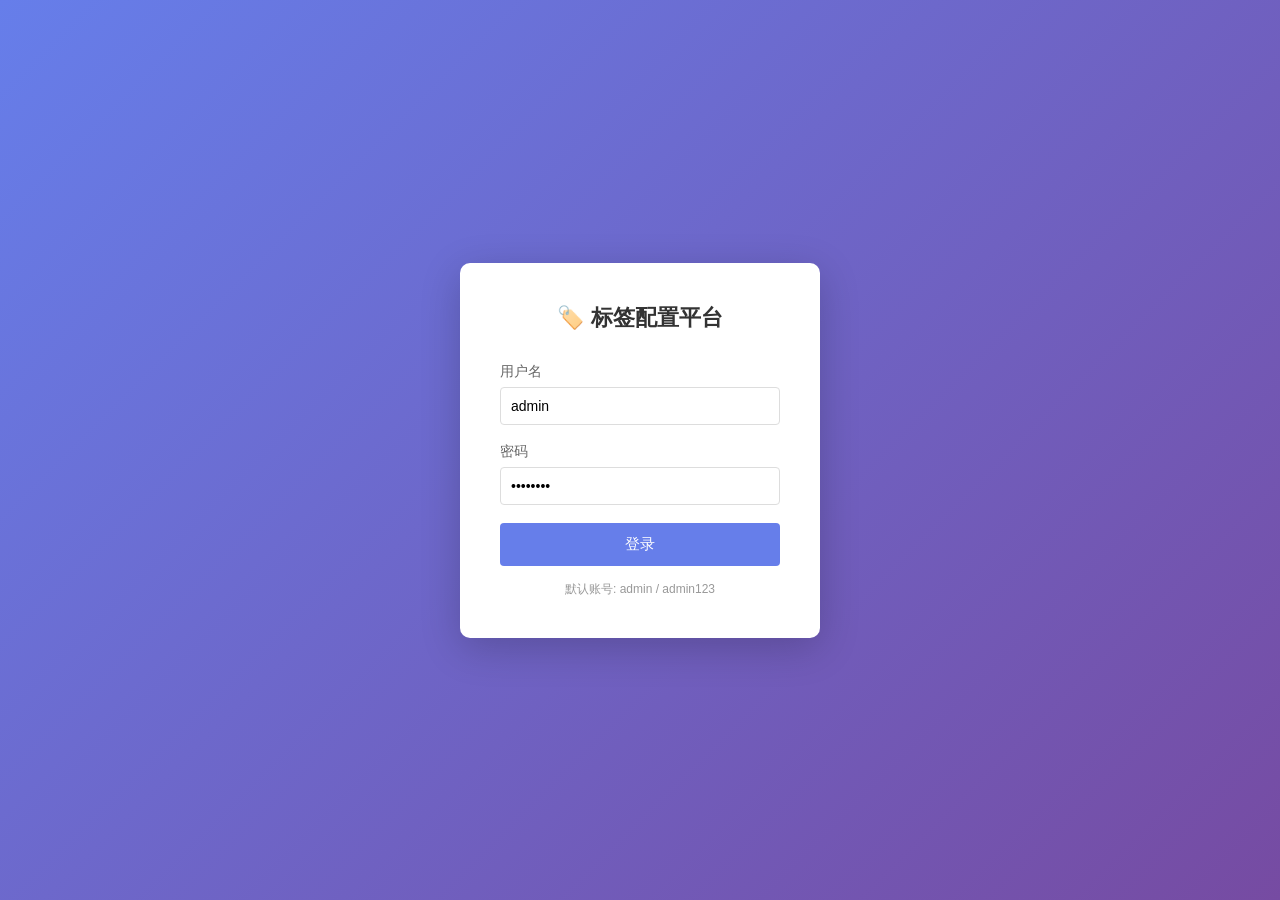
==== static/approvals.html @ 4a910a47 "feat(tag_platform): V1.0 基础模块 + V1.1 四大需求实现 V1.0：FastAPI + SQLAlchemy + SQLite 基础框架   - 元数据 CRUD / E" ====
<!DOCTYPE html>
<html lang="zh-CN">
<head>
  <meta charset="UTF-8">
  <title>审批工单</title>
  <link rel="stylesheet" href="/static/css/main.css">
</head>
<body>
  <div class="header"><h1>🏷️ 标签配置管理平台</h1>
    <div class="user"><span id="userName"></span><a href="#" onclick="logout()">退出</a></div></div>
  <div class="nav">
    <a href="/static/dashboard.html">🏠 首页</a>
    <a href="/static/metadata.html">📊 元数据</a>
    <a href="/static/themes.html">🎯 业务主题</a>
    <a href="/static/relations.html">🔗 表关系</a>
    <a href="/static/enum_config.html">🏷️ 枚举</a>
    <a href="/static/datasources.html">🗄️ 数据源</a>
    <a href="/static/approvals.html">✅ 审批</a>
    <a href="/static/tag_tasks.html">📋 标签任务</a>
    <a href="/static/users.html">👤 用户角色</a>
  </div>

  <div class="container">
    <h2>✅ 审批工单</h2>
    <div style="margin:15px 0;display:flex;gap:10px;">
      <button onclick="loadList('')" class="btn btn-secondary">全部</button>
      <button onclick="loadList('pending')" class="btn btn-secondary">待处理</button>
      <button onclick="loadList('in_progress')" class="btn btn-secondary">进行中</button>
      <button onclick="loadList('approved')" class="btn btn-secondary">已通过</button>
      <button onclick="loadList('rejected')" class="btn btn-secondary">已驳回</button>
      <button onclick="loadMyPending()" class="btn">我的待办</button>
    </div>
    <div id="ticketList"></div>
  </div>

  <script src="/static/js/common.js"></script>
  <script>
    checkLogin();
    document.getElementById('userName').textContent = JSON.parse(localStorage.getItem('user')||'{}').display_name || '';
    function logout() { clearToken(); localStorage.clear(); location.href='/static/index.html'; }

    function nodeLabel(n) { return ({DATA_APPROVAL:'数据审批',TECH_APPROVAL:'技术审批',BIZ_APPROVAL:'业务审批',PASSED:'已通过',REJECTED:'已驳回'})[n]||n; }
    function statusCls(s) { return 'status-'+s; }

    async function loadList(status) {
      try {
        const url = '/api/approvals' + (status ? '?status='+status : '');
        const r = await apiGet(url); render(r.data||[]);
      } catch(e) { showMsg(e.message, true); }
    }
    async function loadMyPending() {
      try { const r = await apiGet('/api/approvals?show_my_pending=true'); render(r.data||[]); }
      catch(e) { showMsg(e.message, true); }
    }

    function render(data) {
      if (!data.length) { document.getElementById('ticketList').innerHTML = '<p style="color:#888;padding:20px;text-align:center;">暂无工单</p>'; return; }
      let html = '';
      data.forEach(t => {
        html += `<div style="background:#fff;padding:15px;border-radius:8px;margin-bottom:12px;">
          <div style="display:flex;justify-content:space-between;align-items:center;margin-bottom:10px;">
            <div><strong>${t.title}</strong> <span style="color:#888;font-size:12px;">#${t.ticket_no}</span></div>
            <div><span class="status ${statusCls(t.status)}">${t.status}</span>
                 <span style="margin-left:10px;color:#555;">当前节点: ${nodeLabel(t.current_node)}</span></div>
          </div>
          <div style="color:#888;font-size:12px;margin-bottom:10px;">创建时间: ${t.created_at}</div>
          <div style="margin-bottom:10px;">
            ${t.logs.slice(-3).map(l=>`<div style="color:#666;font-size:12px;border-left:3px solid #667eea;padding-left:10px;margin:3px 0;">
              [${l.action}] ${l.node} ${l.comment||''} (${l.created_at})</div>`).join('')}
          </div>
          ${t.status==='in_progress' && t.current_node!=='PASSED' && t.current_node!=='REJECTED' ? `
          <div style="display:flex;gap:10px;align-items:center;">
            <button class="btn btn-primary" onclick="act(${t.id},'approve')">通过</button>
            <button class="btn btn-danger" onclick="act(${t.id},'reject')">驳回</button>
            <input id="cmt_${t.id}" placeholder="审批意见" style="flex:1;">
          </div>` : ''}
        </div>`;
      });
      document.getElementById('ticketList').innerHTML = html;
    }

    async function act(id, action) {
      const cmt = document.getElementById('cmt_'+id).value;
      try {
        await apiPost(`/api/approvals/${id}/${action}`, { comment: cmt });
        showMsg(action==='approve'?'已通过':'已驳回'); loadMyPending();
      } catch(e) { showMsg(e.message, true); }
    }

    loadList('');
  </script>
</body>
</html>
---- static/css/main.css ----
/* main.css — 全局样式 */
* { margin: 0; padding: 0; box-sizing: border-box; }
body { font-family: "Microsoft YaHei", Arial, sans-serif; background: #f5f7fa; min-height: 100vh; color: #333; }

.header { background: linear-gradient(135deg, #667eea 0%, #764ba2 100%); color: #fff; padding: 16px 30px; display: flex; justify-content: space-between; align-items: center; }
.header h1 { font-size: 18px; }
.header .user { font-size: 13px; }
.header .user a { color: #fff; margin-left: 15px; text-decoration: none; border: 1px solid #fff; padding: 4px 10px; border-radius: 4px; }
.header .user a:hover { background: rgba(255,255,255,0.2); }

.nav { display: flex; background: #fff; border-bottom: 1px solid #e8eaed; padding: 0 30px; }
.nav a { padding: 14px 20px; color: #555; text-decoration: none; font-size: 14px; border-bottom: 3px solid transparent; }
.nav a:hover { color: #667eea; border-color: #667eea; }

.container { padding: 25px 30px; max-width: 1400px; margin: 0 auto; }
.container h2 { margin-bottom: 18px; color: #333; font-size: 20px; }
.container h3 { margin-bottom: 12px; color: #555; font-size: 16px; }
.container h4 { margin-bottom: 10px; color: #666; font-size: 14px; }

.btn { padding: 8px 16px; border: none; border-radius: 4px; font-size: 13px; cursor: pointer; color: #fff; background: #667eea; }
.btn:hover { background: #5a6fd6; }
.btn-primary { background: #27ae60; }
.btn-primary:hover { background: #219a52; }
.btn-danger { background: #e74c3c; }
.btn-danger:hover { background: #c0392b; }
.btn-secondary { background: #95a5a6; }
.btn-secondary:hover { background: #7f8c8d; }

label { display: block; color: #666; margin-bottom: 4px; font-size: 13px; }
input, select, textarea { width: 100%; padding: 8px 10px; border: 1px solid #ddd; border-radius: 4px; font-size: 13px; font-family: inherit; }
input:focus, select:focus { border-color: #667eea; outline: none; }

pre { background: #1e1e1e; color: #d4d4d4; padding: 12px; border-radius: 4px; overflow-x: auto; font-size: 12px; }

table { border-collapse: collapse; width: 100%; font-size: 13px; }
table th, table td { padding: 8px 10px; border: 1px solid #e0e0e0; text-align: left; }
table th { background: #f0f4f8; color: #333; font-weight: 600; }
table tbody tr:nth-child(even) { background: #fafbfc; }
table tbody tr:hover { background: #eef2ff; }

.status { display: inline-block; padding: 2px 10px; border-radius: 10px; font-size: 12px; }
.status-pending { background: #fff3cd; color: #856404; }
.status-in_progress { background: #cce5ff; color: #004085; }
.status-approved { background: #d4edda; color: #155724; }
.status-rejected { background: #f8d7da; color: #721c24; }
.status-success { background: #d4edda; color: #155724; }
.status-failed { background: #f8d7da; color: #721c24; }
.status-running { background: #cce5ff; color: #004085; }
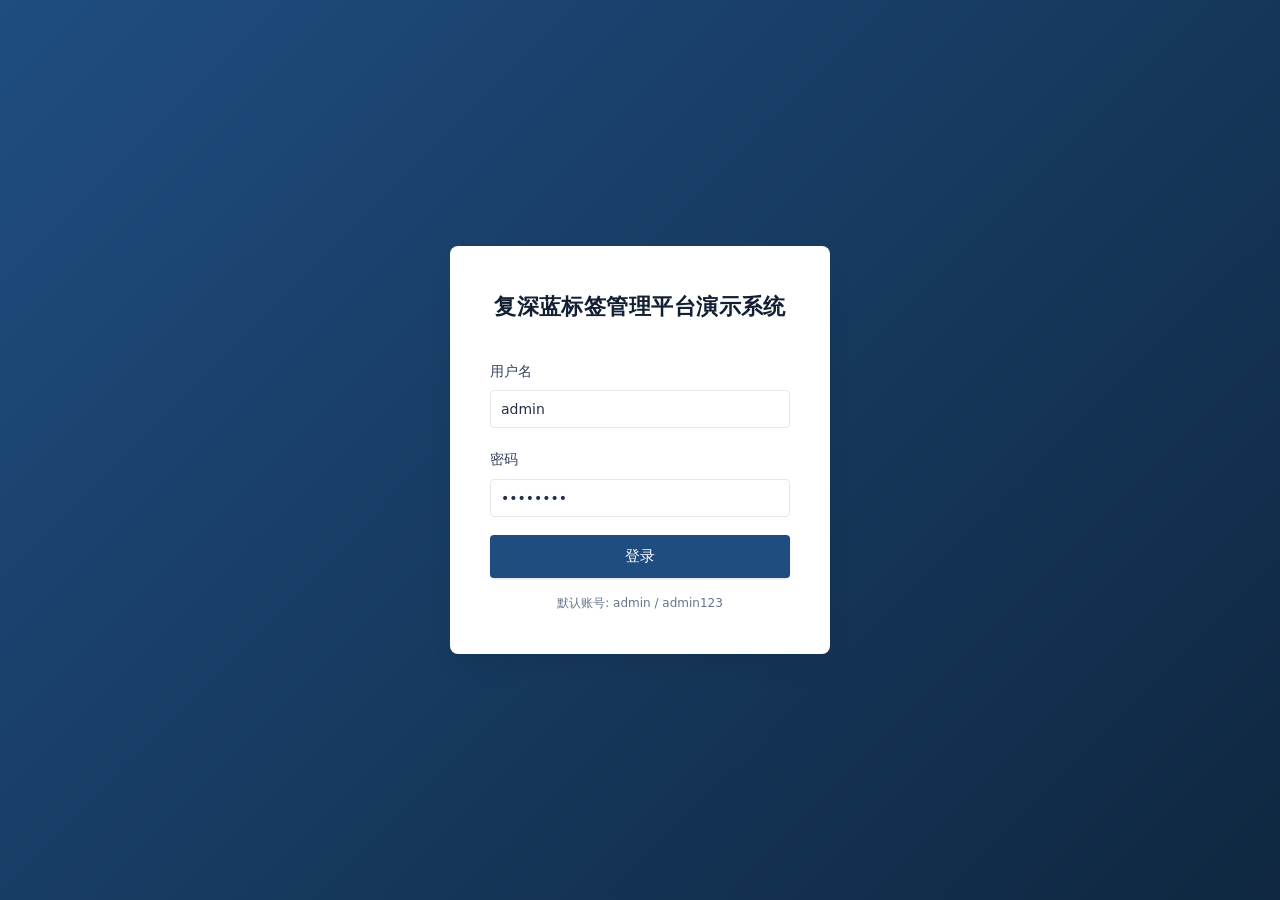
==== commit 52269121: "feat: 新增 serial_no 编号体系 + 审批工单号升级为 APP+日期+序号 - BaseService 新增 _gen_serial_no(prefix+YYYYMMDD+NNN) 通用" ====
--- a/static/approvals.html
+++ b/static/approvals.html
@@ -1,93 +1,159 @@
 <!DOCTYPE html>
 <html lang="zh-CN">
 <head>
-  <meta charset="UTF-8">
-  <title>审批工单</title>
-  <link rel="stylesheet" href="/static/css/main.css">
+<meta charset="UTF-8">
+<title>复深蓝标签管理平台演示系统 - 审批工单</title>
+<link rel="stylesheet" href="/static/css/main.css">
 </head>
 <body>
-  <div class="header"><h1>🏷️ 标签配置管理平台</h1>
-    <div class="user"><span id="userName"></span><a href="#" onclick="logout()">退出</a></div></div>
-  <div class="nav">
-    <a href="/static/dashboard.html">🏠 首页</a>
-    <a href="/static/metadata.html">📊 元数据</a>
-    <a href="/static/themes.html">🎯 业务主题</a>
-    <a href="/static/relations.html">🔗 表关系</a>
-    <a href="/static/enum_config.html">🏷️ 枚举</a>
-    <a href="/static/datasources.html">🗄️ 数据源</a>
-    <a href="/static/approvals.html">✅ 审批</a>
-    <a href="/static/tag_tasks.html">📋 标签任务</a>
-    <a href="/static/users.html">👤 用户角色</a>
-  </div>
+<div class="header"><h1>复深蓝标签管理平台演示系统</h1>
+<div class="user"><span id="userName"></span><a href="#" onclick="logout()">退出</a></div></div>
+<div class="nav">
+<a href="/static/dashboard.html">首页</a>
+<a href="/static/metadata.html">元数据</a>
+<a href="/static/themes.html">业务主题</a>
+<a href="/static/relations.html">表关系</a>
+<a href="/static/enum_config.html">枚举</a>
+<a href="/static/datasources.html">数据源</a>
+<a href="/static/approvals.html">审批</a>
+<a href="/static/tag_tasks.html">标签任务</a>
+<a href="/static/users.html" data-perm="admin:only">用户角色</a>
+</div>
 
-  <div class="container">
-    <h2>✅ 审批工单</h2>
-    <div style="margin:15px 0;display:flex;gap:10px;">
-      <button onclick="loadList('')" class="btn btn-secondary">全部</button>
-      <button onclick="loadList('pending')" class="btn btn-secondary">待处理</button>
-      <button onclick="loadList('in_progress')" class="btn btn-secondary">进行中</button>
-      <button onclick="loadList('approved')" class="btn btn-secondary">已通过</button>
-      <button onclick="loadList('rejected')" class="btn btn-secondary">已驳回</button>
-      <button onclick="loadMyPending()" class="btn">我的待办</button>
-    </div>
-    <div id="ticketList"></div>
-  </div>
+<div class="container">
+<h2>审批工单</h2>
+<div style="margin:15px 0;display:flex;gap:10px;">
+<button onclick="loadList('')" class="btn btn-secondary">全部</button>
+<button onclick="loadList('in_progress')" class="btn btn-secondary">进行中</button>
+<button onclick="loadList('approved')" class="btn btn-secondary">已通过</button>
+<button onclick="loadList('rejected')" class="btn btn-secondary">已驳回</button>
+<button onclick="loadMyPending()" class="btn">我的待办</button>
+</div>
+<div id="ticketList"></div>
+</div>
 
-  <script src="/static/js/common.js"></script>
-  <script>
-    checkLogin();
-    document.getElementById('userName').textContent = JSON.parse(localStorage.getItem('user')||'{}').display_name || '';
-    function logout() { clearToken(); localStorage.clear(); location.href='/static/index.html'; }
+<script src="/static/js/common.js?v=143"></script>
+<script>
+ checkLogin();
+ document.getElementById('userName').textContent = JSON.parse(localStorage.getItem('user')||'{}').display_name || '';
+ function logout() { clearToken(); localStorage.clear(); location.href='/static/index.html'; }
+ function esc(s){ return String(s==null?'':s).replace(/&/g,'&amp;').replace(/</g,'&lt;').replace(/>/g,'&gt;'); }
 
-    function nodeLabel(n) { return ({DATA_APPROVAL:'数据审批',TECH_APPROVAL:'技术审批',BIZ_APPROVAL:'业务审批',PASSED:'已通过',REJECTED:'已驳回'})[n]||n; }
-    function statusCls(s) { return 'status-'+s; }
+ function nodeLabel(n) { return ({DATA_APPROVAL:'数据审批',TECH_APPROVAL:'技术审批',BIZ_APPROVAL:'业务审批',PASSED:'已通过',REJECTED:'已驳回'})[n]||n; }
+ function statusCls(s) { return 'status-'+s; }
+ function typeLabel(t) { return t==='TAG_TASK'
+ ? '<span style="background:#eaf1fa;color:var(--navy-800);padding:2px 8px;border-radius:4px;font-size:11px;"> 标签任务</span>'
+ : '<span style="background:#f0fdf4;color:var(--ok);padding:2px 8px;border-radius:4px;font-size:11px;"> 元数据</span>'; }
 
-    async function loadList(status) {
-      try {
-        const url = '/api/approvals' + (status ? '?status='+status : '');
-        const r = await apiGet(url); render(r.data||[]);
-      } catch(e) { showMsg(e.message, true); }
-    }
-    async function loadMyPending() {
-      try { const r = await apiGet('/api/approvals?show_my_pending=true'); render(r.data||[]); }
-      catch(e) { showMsg(e.message, true); }
-    }
+ async function loadList(status) {
+ try {
+ const url = '/api/approvals' + (status ? '?status='+status : '');
+ const r = await apiGet(url); render(r.data||[]);
+ } catch(e) { showMsg(e.message, true); }
+ }
+ async function loadMyPending() {
+ try { const r = await apiGet('/api/approvals?show_my_pending=true'); render(r.data||[]); }
+ catch(e) { showMsg(e.message, true); }
+ }
 
-    function render(data) {
-      if (!data.length) { document.getElementById('ticketList').innerHTML = '<p style="color:#888;padding:20px;text-align:center;">暂无工单</p>'; return; }
-      let html = '';
-      data.forEach(t => {
-        html += `<div style="background:#fff;padding:15px;border-radius:8px;margin-bottom:12px;">
-          <div style="display:flex;justify-content:space-between;align-items:center;margin-bottom:10px;">
-            <div><strong>${t.title}</strong> <span style="color:#888;font-size:12px;">#${t.ticket_no}</span></div>
-            <div><span class="status ${statusCls(t.status)}">${t.status}</span>
-                 <span style="margin-left:10px;color:#555;">当前节点: ${nodeLabel(t.current_node)}</span></div>
-          </div>
-          <div style="color:#888;font-size:12px;margin-bottom:10px;">创建时间: ${t.created_at}</div>
-          <div style="margin-bottom:10px;">
-            ${t.logs.slice(-3).map(l=>`<div style="color:#666;font-size:12px;border-left:3px solid #667eea;padding-left:10px;margin:3px 0;">
-              [${l.action}] ${l.node} ${l.comment||''} (${l.created_at})</div>`).join('')}
-          </div>
-          ${t.status==='in_progress' && t.current_node!=='PASSED' && t.current_node!=='REJECTED' ? `
-          <div style="display:flex;gap:10px;align-items:center;">
-            <button class="btn btn-primary" onclick="act(${t.id},'approve')">通过</button>
-            <button class="btn btn-danger" onclick="act(${t.id},'reject')">驳回</button>
-            <input id="cmt_${t.id}" placeholder="审批意见" style="flex:1;">
-          </div>` : ''}
-        </div>`;
-      });
-      document.getElementById('ticketList').innerHTML = html;
-    }
+ function render(data) {
+ if (!data.length) { document.getElementById('ticketList').innerHTML = '<p style="color:var(--ink-500);padding:20px;text-align:center;">暂无工单</p>'; return; }
+ let html = '';
+ data.forEach(t => {
+ // V1.2.1: 渲染目标详情（完整保留）
+ let targetHtml = '';
+ if (t.target_info) {
+ const ti = t.target_info;
+ if (t.ticket_type === 'TAG_TASK') {
+ const modeLbl = ti.task_mode === 'SQL' ? 'SQL 直配' : '字段配置';
+ const statusMap = {pending:'未提交',in_progress:'审批中',approved:'已通过',rejected:'已驳回'};
+ const statusColor = ti.status==='approved'?'var(--ok)':ti.status==='rejected'?'var(--danger)':'#b06000';
+ targetHtml = `<div style="background:#f8fafc;border:1px solid var(--line);border-radius:6px;padding:10px 14px;margin:8px 0;font-size:13px;">
+<div style="display:flex;flex-wrap:wrap;gap:12px;color:#374151;">
+<span>任务名:<b>${esc(ti.task_name)}</b></span>
+<span>模式: ${modeLbl}</span>
+<span>主题: ${esc(ti.business_theme||'-')}</span>
+<span>标签值:<code>${esc(ti.tag_value_code)}</code></span>
+<span>状态:<span style="color:${statusColor}">${statusMap[ti.status]||ti.status}</span></span>
+</div>
+ ${ti.generated_sql ? `<details style="margin-top:6px;"><summary style="cursor:pointer;color:var(--navy-600);font-size:12px;"> 生成的 SQL 预览</summary>
+<pre style="background:var(--navy-950);color:#f1f5f9;padding:10px;border-radius:4px;font-size:11px;margin-top:4px;white-space:pre-wrap;">${esc(ti.generated_sql)}</pre>
+</details>` : ''}
+</div>`;
+ } else {
+ targetHtml = `<div style="background:#f8fafc;border:1px solid var(--line);border-radius:6px;padding:10px 14px;margin:8px 0;font-size:13px;">
+<div style="display:flex;flex-wrap:wrap;gap:12px;color:#374151;">
+<span>表名:<code>${esc(ti.table_name)}</code></span>
+<span>注释: ${esc(ti.table_comment||'-')}</span>
+<span>字段数: ${ti.field_count}</span>
+<span>状态: ${esc(ti.status)}</span>
+</div>
+</div>`;
+ }
+ }
 
-    async function act(id, action) {
-      const cmt = document.getElementById('cmt_'+id).value;
-      try {
-        await apiPost(`/api/approvals/${id}/${action}`, { comment: cmt });
-        showMsg(action==='approve'?'已通过':'已驳回'); loadMyPending();
-      } catch(e) { showMsg(e.message, true); }
-    }
+ // V1.3: 审批按钮区域（根据角色决定是否显示）
+ let actionHtml = '';
+ if (t.status==='in_progress' && t.current_node!=='PASSED' && t.current_node!=='REJECTED') {
+ const roleCodes = (() => { try { return (JSON.parse(localStorage.getItem('user')||'{}').roles||[]).map(r=>r.code); } catch(e) { return []; } })();
+ const isAdmin = roleCodes.includes('admin');
+ const NODE_ROLE = { DATA_APPROVAL:'data_approver', TECH_APPROVAL:'tech_approver', BIZ_APPROVAL:'biz_approver' };
+ const requiredRole = NODE_ROLE[t.current_node];
+ const canApprove = isAdmin || (requiredRole && roleCodes.includes(requiredRole));
+ if (!canApprove) {
+ actionHtml = `<div style="display:flex;gap:10px;align-items:center;color:#9ca3af;font-size:12px;">
+ 当前节点需要「${({data_approver:'数据审批人',tech_approver:'技术审批人',biz_approver:'业务审批人'})[requiredRole]||requiredRole}」角色才能审批
+</div>`;
+ } else {
+ actionHtml = `<div style="display:flex;gap:10px;align-items:center;">
+<button class="btn btn-primary" onclick="act(${t.id},'approve')">通过</button>
+<button class="btn btn-danger" onclick="act(${t.id},'reject')">驳回</button>
+<input id="cmt_${t.id}" placeholder="审批意见" style="flex:1;">
+</div>`;
+ }
+ }
 
-    loadList('');
-  </script>
+ // V1.4.3: 可折叠卡片 — 默认折叠（status!=='in_progress' 的），进行中的默认展开
+ const defaultOpen = (t.status === 'in_progress');
+
+ html += `<div class="ticket-card ${defaultOpen ? '' : 'collapsed'}" data-ticket="${t.id}">
+<div class="ticket-head" onclick="toggleTicket(this.closest('.ticket-card'))">
+<div class="ticket-title">${esc(t.title)} ${typeLabel(t.ticket_type)}<span class="ticket-no">#${t.ticket_no}</span></div>
+<div class="ticket-meta">
+<span class="status ${statusCls(t.status)}">${t.status}</span>
+<span style="color:var(--ink-500);font-size:12px;">当前节点: ${nodeLabel(t.current_node)}</span>
+<span class="ticket-chev">▼</span>
+</div>
+</div>
+<div class="ticket-body">
+${targetHtml}
+<div style="color:var(--ink-500);font-size:12px;margin-bottom:10px;">创建时间: ${t.created_at}</div>
+<div style="margin-bottom:10px;">
+ ${t.logs.slice(-3).map(l=>`<div style="color:var(--ink-600);font-size:12px;border-left:3px solid var(--navy-500);padding-left:10px;margin:3px 0;">
+ [${l.action}] ${l.node} ${esc(l.comment||'')} (${l.created_at})</div>`).join('')}
+</div>
+${actionHtml}
+</div>
+</div>`;
+ });
+ document.getElementById('ticketList').innerHTML = html;
+ }
+
+ // V1.4.3: 折叠/展开切换
+ function toggleTicket(card) {
+ card.classList.toggle('collapsed');
+ }
+
+ async function act(id, action) {
+ const cmtEl = document.getElementById('cmt_'+id);
+ const cmt = cmtEl ? cmtEl.value : '';
+ try {
+ await apiPost(`/api/approvals/${id}/${action}`, { comment: cmt });
+ showMsg(action==='approve'?'已通过':'已驳回'); loadMyPending();
+ } catch(e) { showMsg(e.message, true); }
+ }
+
+ loadList('');
+</script>
 </body>
 </html>
--- a/static/css/main.css
+++ b/static/css/main.css
@@ -1,48 +1,454 @@
-/* main.css — 全局样式 */
-* { margin: 0; padding: 0; box-sizing: border-box; }
-body { font-family: "Microsoft YaHei", Arial, sans-serif; background: #f5f7fa; min-height: 100vh; color: #333; }
-
-.header { background: linear-gradient(135deg, #667eea 0%, #764ba2 100%); color: #fff; padding: 16px 30px; display: flex; justify-content: space-between; align-items: center; }
-.header h1 { font-size: 18px; }
-.header .user { font-size: 13px; }
-.header .user a { color: #fff; margin-left: 15px; text-decoration: none; border: 1px solid #fff; padding: 4px 10px; border-radius: 4px; }
-.header .user a:hover { background: rgba(255,255,255,0.2); }
-
-.nav { display: flex; background: #fff; border-bottom: 1px solid #e8eaed; padding: 0 30px; }
-.nav a { padding: 14px 20px; color: #555; text-decoration: none; font-size: 14px; border-bottom: 3px solid transparent; }
-.nav a:hover { color: #667eea; border-color: #667eea; }
-
-.container { padding: 25px 30px; max-width: 1400px; margin: 0 auto; }
-.container h2 { margin-bottom: 18px; color: #333; font-size: 20px; }
-.container h3 { margin-bottom: 12px; color: #555; font-size: 16px; }
-.container h4 { margin-bottom: 10px; color: #666; font-size: 14px; }
-
-.btn { padding: 8px 16px; border: none; border-radius: 4px; font-size: 13px; cursor: pointer; color: #fff; background: #667eea; }
-.btn:hover { background: #5a6fd6; }
-.btn-primary { background: #27ae60; }
-.btn-primary:hover { background: #219a52; }
-.btn-danger { background: #e74c3c; }
-.btn-danger:hover { background: #c0392b; }
-.btn-secondary { background: #95a5a6; }
-.btn-secondary:hover { background: #7f8c8d; }
-
-label { display: block; color: #666; margin-bottom: 4px; font-size: 13px; }
-input, select, textarea { width: 100%; padding: 8px 10px; border: 1px solid #ddd; border-radius: 4px; font-size: 13px; font-family: inherit; }
-input:focus, select:focus { border-color: #667eea; outline: none; }
-
-pre { background: #1e1e1e; color: #d4d4d4; padding: 12px; border-radius: 4px; overflow-x: auto; font-size: 12px; }
-
-table { border-collapse: collapse; width: 100%; font-size: 13px; }
-table th, table td { padding: 8px 10px; border: 1px solid #e0e0e0; text-align: left; }
-table th { background: #f0f4f8; color: #333; font-weight: 600; }
-table tbody tr:nth-child(even) { background: #fafbfc; }
-table tbody tr:hover { background: #eef2ff; }
-
-.status { display: inline-block; padding: 2px 10px; border-radius: 10px; font-size: 12px; }
-.status-pending { background: #fff3cd; color: #856404; }
-.status-in_progress { background: #cce5ff; color: #004085; }
-.status-approved { background: #d4edda; color: #155724; }
-.status-rejected { background: #f8d7da; color: #721c24; }
-.status-success { background: #d4edda; color: #155724; }
-.status-failed { background: #f8d7da; color: #721c24; }
-.status-running { background: #cce5ff; color: #004085; }
+/* main.css — V1.4 设计令牌重写 · 深海军蓝正式风
+   对应 typography-specimen.html 的风格规范，参考原图：
+   · 深海军蓝顶栏 #1B3A5C
+   · 正式主题：浅灰侧栏 + 左侧蓝竖线激活态
+   · 默认主题：白色导航条 + 下划线激活态
+   · 主按钮：#1F4D80；强调色：#2A5F96
+   · 文字：9 阶蓝灰；基准 15px / 1.9 行高
+   · 间距 4px 步进；圆角 4 / 8；阴影 1 层为主
+*/
+
+/* ============ 设计令牌 ============ */
+:root {
+  /* 品牌 — 深海军蓝系 */
+  --navy-950: #0f2740;
+  --navy-900: #132c47;
+  --navy-800: #1b3a5c;  /* 顶栏底 */
+  --navy-700: #1f4d80;  /* 主按钮 / 侧栏激活 */
+  --navy-600: #2a5f96;  /* 强调 / 链接 */
+  --navy-500: #3d76ad;
+
+  /* 文字 — 9 阶蓝灰 */
+  --ink-900: #132033;   /* H1 */
+  --ink-800: #22304a;   /* H2/H3 */
+  --ink-700: #33415c;   /* 正文 */
+  --ink-600: #4a5975;   /* lead/small */
+  --ink-500: #64748b;   /* 辅助 */
+  --ink-400: #8b98ab;   /* 注释 */
+
+  /* 线 / 面 */
+  --line:      #e3e8ef;
+  --line-soft: #edf1f6;
+  --surface:   #ffffff;
+  --canvas:    #f4f6f9;
+  --sidebar:   #edf2f9;
+  --active:    #dbe7f6;
+
+  /* 状态 */
+  --ok:     #1a7f37;
+  --danger: #b42318;
+
+  /* 规格 */
+  --radius-sm: 4px;
+  --radius:    8px;
+  --shadow-sm: 0 1px 2px rgba(16,35,56,.06);
+  --shadow-md: 0 14px 30px -18px rgba(16,35,56,.45);
+  --font-sans: "PingFang SC","Hiragino Sans GB","Microsoft YaHei","Source Han Sans SC",
+               system-ui,-apple-system,"Segoe UI",sans-serif;
+  --font-mono: ui-monospace,"SFMono-Regular",Consolas,"Liberation Mono",monospace;
+  --ease: cubic-bezier(.22,.61,.36,1);
+
+  /* 主题派生（默认 = 深海军蓝顶栏 + 白色导航条） */
+  --header-bg:   var(--navy-800);
+  --header-fg:   #ffffff;
+  --nav-bg:      var(--surface);
+  --nav-fg:      var(--ink-600);
+  --nav-active:  var(--navy-700);
+  --btn-bg:      var(--navy-700);
+  --btn-fg:      #ffffff;
+  --body-bg:     var(--canvas);
+  --text-primary:  var(--ink-800);
+  --text-secondary:var(--ink-600);
+  --text-muted:   var(--ink-400);
+  --card-bg:      var(--surface);
+  --card-border:  var(--line);
+}
+
+/* ============ 正式主题 = 原图风格（侧边栏 + 浅灰侧栏） ============ */
+/* V1.4.3: 侧栏风格已作为全站默认风格 */
+[data-theme="formal"] {
+  --header-bg:   var(--navy-800);       /* 顶栏仍深海军蓝 */
+  --header-fg:   #ffffff;
+  --nav-bg:      var(--sidebar);        /* 侧栏浅灰 */
+  --nav-fg:      var(--ink-600);
+  --nav-active:  var(--navy-700);
+  --btn-bg:      var(--navy-700);
+  --btn-fg:      #ffffff;
+  --body-bg:     var(--canvas);
+  --card-bg:     var(--surface);
+  --card-border: var(--line);
+}
+/* V1.4.3: 默认 CSS 变量也切到侧栏风格（formal 成默认） */
+:root {
+  --nav-bg:      var(--sidebar);
+}
+
+/* ============ Reset ============ */
+*{margin:0;padding:0;box-sizing:border-box}
+html{-webkit-text-size-adjust:100%;scroll-behavior:smooth}
+body{
+  font-family:var(--font-sans);
+  font-size:15px;
+  line-height:1.9;
+  color:var(--text-primary);
+  background:var(--body-bg);
+  -webkit-font-smoothing:antialiased;
+  -moz-osx-font-smoothing:grayscale;
+}
+::selection{background:#cfe0f2;color:var(--navy-950)}
+
+/* ============================================================
+   Header — 深海军蓝 60px 顶栏
+   ============================================================ */
+.header{
+  height:60px;padding:0 24px;
+  background:var(--header-bg);color:var(--header-fg);
+  display:flex;justify-content:space-between;align-items:center;
+  box-shadow:0 1px 0 rgba(255,255,255,.07),0 2px 12px rgba(16,35,56,.16);
+  position:sticky;top:0;z-index:80;
+}
+.header h1{
+  font-size:17px;font-weight:600;letter-spacing:.04em;
+  white-space:nowrap;overflow:hidden;text-overflow:ellipsis;
+}
+.header .user{font-size:13px;display:flex;align-items:center;gap:0}
+.header .user a{
+  color:var(--header-fg);margin-left:15px;text-decoration:none;
+  border:1px solid rgba(255,255,255,.4);
+  padding:5px 14px;border-radius:var(--radius-sm);opacity:.9;
+  transition:background .18s var(--ease),opacity .18s var(--ease);
+}
+.header .user a:hover{opacity:1;background:rgba(255,255,255,.15)}
+
+/* ============================================================
+   Nav — 默认主题：白色导航条 + 下划线激活态
+   ============================================================ */
+.nav{
+  display:flex;gap:0;padding:0 24px;
+  background:var(--nav-bg);border-bottom:1px solid var(--line);
+  position:sticky;top:60px;z-index:70;
+}
+.nav a{
+  position:relative;
+  padding:14px 20px;color:var(--nav-fg);text-decoration:none;
+  font-size:14.5px;font-weight:500;
+  transition:color .18s var(--ease),background .18s var(--ease);
+}
+.nav a::after{
+  content:"";position:absolute;left:16px;right:16px;bottom:-1px;height:3px;
+  background:transparent;border-radius:2px;transition:background .18s var(--ease);
+}
+.nav a:hover{color:var(--navy-600)}
+.nav a:hover::after{background:rgba(42,95,150,.3)}
+.nav a.active{color:var(--nav-active)}
+.nav a.active::after{background:var(--nav-active)}
+
+/* ============ 待办角标（V1.3）============ */
+.pend-badge{
+  display:none;position:absolute;top:6px;right:4px;
+  background:var(--danger);color:#ffffff;
+  font-size:10px;font-weight:700;line-height:1;
+  padding:3px 5px;border-radius:10px;min-width:16px;text-align:center;
+  box-shadow:0 1px 3px rgba(180,35,24,.4);
+}
+.pend-card-badge{
+  display:none;background:var(--danger);color:#ffffff;
+  font-size:11px;font-weight:700;line-height:1;
+  padding:3px 8px;border-radius:10px;margin-left:6px;
+  box-shadow:0 1px 3px rgba(180,35,24,.4);vertical-align:middle;
+}
+
+/* ============================================================
+   Container — 统一卡片化
+   ============================================================ */
+.container{max-width:1400px;margin:0 auto;padding:28px 30px 64px}
+.container h2{margin-bottom:18px;color:var(--ink-900);font-size:20px;font-weight:600;line-height:1.5}
+.container h3{margin-bottom:12px;color:var(--ink-800);font-size:16px;font-weight:600;line-height:1.6}
+.container h4{margin-bottom:10px;color:var(--ink-700);font-size:14px;font-weight:600;line-height:1.6}
+
+/* 卡片 */
+.card{
+  background:var(--card-bg);border:1px solid var(--card-border);border-radius:var(--radius);
+  box-shadow:var(--shadow-sm);padding:24px;margin-bottom:20px;
+  transition:box-shadow .2s var(--ease);
+}
+.card:hover{box-shadow:0 4px 14px rgba(16,35,56,.08)}
+.card h3{margin-bottom:10px;color:var(--ink-900);font-size:16px;font-weight:600}
+.card p{color:var(--ink-600);line-height:1.9}
+
+/* ============================================================
+   Buttons — 海军蓝统一色板（有立体感）
+   ============================================================ */
+.btn{
+  display:inline-flex;align-items:center;justify-content:center;
+  height:40px;padding:0 20px;border:1px solid transparent;border-radius:var(--radius-sm);
+  font-family:inherit;font-size:14px;font-weight:500;cursor:pointer;
+  background:var(--navy-700);color:#fff;
+  /* 立体感：顶部高光 + 多层底阴影 */
+  background-image:linear-gradient(180deg, rgba(255,255,255,.14) 0%, rgba(255,255,255,0) 45%);
+  box-shadow:
+    inset 0 1px 0 rgba(255,255,255,.2),
+    inset 0 -1px 0 rgba(0,0,0,.12),
+    0 2px 4px rgba(16,35,56,.18),
+    0 4px 10px rgba(16,35,56,.12);
+  transition:background .18s var(--ease),border-color .18s var(--ease),color .18s var(--ease),transform .12s var(--ease),box-shadow .18s var(--ease);
+}
+.btn:focus-visible{outline:2px solid var(--navy-600);outline-offset:2px}
+.btn:hover{background:#194268;box-shadow:
+  inset 0 1px 0 rgba(255,255,255,.18),
+  inset 0 -1px 0 rgba(0,0,0,.14),
+  0 3px 6px rgba(16,35,56,.22),
+  0 6px 14px rgba(16,35,56,.16);
+}
+.btn:active{transform:translateY(1px);box-shadow:
+  inset 0 1px 2px rgba(0,0,0,.18),
+  0 1px 2px rgba(16,35,56,.12);
+}
+.btn-primary{background:var(--navy-700);color:#fff}
+.btn-secondary{
+  background:#fff;background-image:none;
+  border-color:#c4cfdd;color:var(--ink-700);
+  box-shadow:
+    inset 0 1px 0 rgba(255,255,255,.8),
+    inset 0 -1px 0 rgba(0,0,0,.04),
+    0 1px 2px rgba(16,35,56,.08);
+}
+.btn-secondary:hover{background:#f8fafc;border-color:#b0bdd0;color:var(--ink-800);
+  box-shadow:inset 0 1px 0 #fff,0 2px 5px rgba(16,35,56,.12);}
+.btn-ghost{background:transparent;background-image:none;border-color:transparent;color:var(--navy-600);box-shadow:none}
+.btn-ghost:hover{background:rgba(42,95,150,.08)}
+.btn-danger{
+  background:#fff;background-image:none;
+  border-color:#e6c9c5;color:var(--danger);
+  box-shadow:inset 0 1px 0 rgba(255,255,255,.8),0 1px 2px rgba(180,35,24,.08);
+}
+.btn-danger:hover{background:#fdf4f2;border-color:#d9a9a2}
+.btn[disabled]{opacity:.45;cursor:not-allowed;box-shadow:none;transform:none;background:#d1d5db;background-image:none;color:#6b7280}
+.btn-sm{height:32px;padding:0 14px;font-size:13px;box-shadow:
+  inset 0 1px 0 rgba(255,255,255,.18),0 1px 2px rgba(16,35,56,.15);}
+.btn-lg{height:46px;padding:0 26px;font-size:15px;box-shadow:
+  inset 0 1px 0 rgba(255,255,255,.18),0 3px 6px rgba(16,35,56,.22),0 6px 14px rgba(16,35,56,.16);}
+
+/* ============ 通用工具类 ============ */
+.bar-row{display:flex;flex-wrap:wrap;gap:10px;margin:15px 0}
+.muted{color:var(--ink-500)!important}
+.muted-bg{background:#f8fafc}
+.text-accent{color:var(--navy-600)!important}
+.text-danger{color:var(--danger)!important}
+.text-ok{color:var(--ok)!important}
+.bg-card{background:var(--surface)}
+.card-title{color:var(--ink-900);font-size:16px;font-weight:600}
+.hint{color:var(--ink-500);font-size:12.5px}
+.btn-row{display:flex;flex-wrap:wrap;gap:10px}
+
+/* ============================================================
+   旧按钮类名兼容（个别旧页面曾硬写 btn-success/btn-warn）
+   ============================================================ */
+.btn-success{background:var(--ok);color:#fff}
+.btn-success:hover{background:#156b2f}
+.btn-warn{background:#f59e0b;color:#fff}
+.btn-warn:hover{background:#d97706}
+
+/* ============================================================
+   Forms — 细发丝线 + 海军蓝焦点环
+   ============================================================ */
+label{display:block;color:var(--ink-600);margin-bottom:6px;font-size:13.5px;font-weight:500}
+input,select,textarea{
+  width:100%;
+  padding:10px 12px;
+  border:1px solid #d3dbe6;
+  border-radius:var(--radius-sm);
+  font-size:14.5px;
+  font-family:inherit;
+  color:var(--ink-800);
+  background:#fff;
+  transition:border-color .18s var(--ease),box-shadow .18s var(--ease);
+}
+textarea{min-height:118px;resize:vertical;line-height:1.75}
+input::placeholder,textarea::placeholder{color:var(--ink-400)}
+input:hover,select:hover,textarea:hover{border-color:#bfccdb}
+input:focus,select:focus,textarea:focus{
+  outline:none;border-color:var(--navy-600);
+  box-shadow:0 0 0 3px rgba(42,95,150,.12);
+}
+
+/* ============================================================
+   Tables — 深海军蓝主题头 + 细线分割
+   ============================================================ */
+table{border-collapse:collapse;width:100%;font-size:13.5px;line-height:1.6;background:#fff}
+table th,table td{padding:8px 14px;border:1px solid var(--line)}
+table th{
+  background:#f4f8fd;color:var(--ink-900);font-weight:600;text-align:left;
+  border-bottom-color:#d5ddeb;white-space:nowrap;
+}
+table tbody tr{transition:background .16s var(--ease)}
+table tbody tr:nth-child(even){background:#fafbfd}
+table tbody tr:hover{background:#f3f7fd}
+
+/* ============================================================
+   Status tags — 参考图中的 pill style
+   ============================================================ */
+.status{
+  display:inline-flex;align-items:center;gap:6px;
+  padding:3px 10px;border-radius:999px;font-size:12px;font-weight:500;line-height:1.6;
+}
+.status::before{content:"";width:5px;height:5px;border-radius:50%;background:currentColor;flex:none}
+.status-pending{background:#fdf3d8;color:#6b4d0f}
+.status-in_progress,.status-running{background:#eaf1fa;color:#1f4d80}
+.status-approved,.status-success{background:#eaf6ec;color:var(--ok)}
+.status-rejected,.status-failed{background:#fdecea;color:var(--danger)}
+
+/* ============================================================
+   通用工具类
+   ============================================================ */
+pre{
+  background:var(--navy-950);color:#d6e3f3;padding:16px 18px;
+  border-radius:var(--radius-sm);overflow-x:auto;
+  font:12.5px/1.8 var(--font-mono);tab-size:4;
+  box-shadow:var(--shadow-md);
+}
+code,kbd,samp{font:12.5px/1.6 var(--font-mono)}
+small,.small{font-size:12.5px;line-height:1.8;color:var(--ink-500)}
+.caption{font-size:12px;line-height:1.7;color:var(--ink-400)}
+.hint{font-size:12.5px;line-height:1.8;color:var(--ink-500)}
+/* 提示容器（参考模板 callout）*/
+.callout{display:flex;gap:12px;padding:14px 18px;background:#f3f8fe;border:1px solid #d9e6f4;border-radius:6px;font-size:13.5px;line-height:1.8;color:#2f4662;margin:10px 0}
+.callout i{width:6px;height:6px;margin-top:.65em;border-radius:50%;background:var(--navy-600);flex:none}
+.callout strong{color:#213452}
+
+/* ============================================================
+   V1.4.3 — 审批工单可折叠面板
+   ============================================================ */
+.ticket-card{
+  background:#fff;border:1px solid var(--line);border-radius:var(--radius);
+  margin-bottom:10px;box-shadow:var(--shadow-sm);overflow:hidden;
+}
+.ticket-head{
+  display:flex;justify-content:space-between;align-items:center;
+  padding:12px 18px;cursor:pointer;user-select:none;
+  background:linear-gradient(180deg,#f8fafd 0%,#ffffff 100%);
+  border-bottom:1px solid var(--line);
+  transition:background .15s var(--ease);
+}
+.ticket-head:hover{background:linear-gradient(180deg,#f0f4fa 0%,#ffffff 100%)}
+.ticket-title{font-weight:600;font-size:14.5px;color:var(--ink-900);display:flex;align-items:center;gap:8px}
+.ticket-title .ticket-no{color:var(--ink-400);font-size:12px;font-weight:400}
+.ticket-meta{display:flex;align-items:center;gap:10px}
+.ticket-chev{
+  width:20px;height:20px;display:inline-flex;align-items:center;justify-content:center;
+  color:var(--ink-400);font-size:14px;transition:transform .2s var(--ease);
+}
+.ticket-card.collapsed .ticket-chev{transform:rotate(-90deg)}
+.ticket-card.collapsed .ticket-body{display:none}
+.ticket-body{padding:14px 18px}
+hr{border:0;border-top:1px solid var(--line-soft);margin:20px 0}
+
+/* ============================================================
+   V1.3.1 — FAB 悬浮设置按钮（默认深海军蓝渐变）
+   ============================================================ */
+.fab-menu{position:fixed;bottom:24px;right:24px;z-index:999;display:flex;flex-direction:column;align-items:flex-end}
+.fab-btn{
+  width:48px;height:48px;border-radius:50%;
+  background:linear-gradient(135deg,var(--navy-700) 0%,#132c47 100%);
+  color:#fff;border:none;font-size:22px;cursor:pointer;
+  box-shadow:0 4px 16px rgba(27,58,92,.5);
+  transition:transform .2s var(--ease),box-shadow .2s var(--ease);
+}
+.fab-btn:hover{transform:translateY(-4px);box-shadow:0 8px 24px rgba(27,58,92,.55)}
+.fab-panel{
+  display:none;background:#fff;border-radius:var(--radius);
+  box-shadow:var(--shadow-md);padding:8px 0;margin-bottom:12px;
+  min-width:200px;border:1px solid var(--line);overflow:hidden;
+}
+.fab-panel.show{display:block;animation:fabFade .15s var(--ease)}
+@keyframes fabFade{from{opacity:0;transform:translateY(8px)}to{opacity:1;transform:translateY(0)}}
+.fab-panel-title{padding:8px 16px;font-size:11px;color:#93a2b8;text-transform:uppercase;letter-spacing:.1em;border-bottom:1px solid var(--line-soft);margin-bottom:4px}
+.fab-item{padding:10px 16px;cursor:pointer;font-size:13px;color:var(--ink-800);line-height:1.5;transition:background .1s var(--ease)}
+.fab-item:hover{background:#f4f8fd}
+.fab-item-desc{color:var(--ink-400);font-size:11px}
+
+/* ============================================================
+   V1.4 — 正式主题：侧边栏布局（对齐参考图）
+   侧栏：浅灰 #EDF2F9 + 左侧蓝竖线激活态 + 选中蓝底
+   顶栏：保留深海军蓝（与默认统一）
+   ============================================================ */
+[data-theme="formal"]{
+  --nav-sublinks: var(--sidebar);
+  --nav-active-bg: var(--active);
+}
+[data-theme="formal"] body{counter-reset:navIdx}
+[data-theme="formal"] .nav{
+  position:sticky;top:60px;width:244px;height:calc(100vh - 60px);
+  flex-direction:column;gap:0;padding:24px 0 32px;
+  background:var(--sidebar);border-bottom:none;border-right:1px solid #e0e7f0;
+  overflow-y:auto;z-index:50;float:left;
+}
+[data-theme="formal"] body{margin-left:0}
+[data-theme="formal"] .container{max-width:none;padding-left:268px}
+[data-theme="formal"] .nav a{
+  position:relative;
+  display:flex;align-items:center;gap:10px;
+  padding:10px 24px;color:#3b4a66;border-left:3px solid transparent;
+  font-size:15.5px;font-weight:600;text-decoration:none;
+  transition:background .18s var(--ease),color .18s var(--ease),border-color .18s var(--ease);
+}
+[data-theme="formal"] .nav a::before{
+  counter-increment:navIdx;
+  content:counter(navIdx,decimal-leading-zero);
+  font:11px/1 var(--font-mono);letter-spacing:.04em;color:#93a2b8;
+  flex:none;min-width:18px;
+}
+[data-theme="formal"] .nav a::after{display:none}   /* 覆盖默认主题下划线 */
+[data-theme="formal"] .nav a:hover{background:#e4ecf7;color:var(--navy-700)}
+[data-theme="formal"] .nav a:hover::before{color:var(--navy-600)}
+[data-theme="formal"] .nav a.active{
+  background:var(--active);color:var(--navy-800);font-weight:600;
+  border-left-color:var(--navy-700);
+}
+[data-theme="formal"] .nav a.active::before{color:var(--navy-600)}
+[data-theme="formal"] .nav a[data-perm]{opacity:1}
+
+/* 正式主题顶栏保留深海军蓝（统一），退出按钮浅边框 */
+[data-theme="formal"] .header .user a{
+  border-color:rgba(255,255,255,.35);color:#fff;
+}
+[data-theme="formal"] .header .user a:hover{background:rgba(255,255,255,.15)}
+
+/* 正式主题容器与卡片 */
+[data-theme="formal"] .container{max-width:1400px}
+[data-theme="formal"] .card .card-title{color:var(--ink-900)}
+
+/* 正式主题 FAB 仍深海军蓝 */
+[data-theme="formal"] .fab-btn{
+  background:linear-gradient(135deg,var(--navy-700) 0%,var(--navy-900) 100%);
+  box-shadow:0 4px 16px rgba(27,58,92,.5);
+}
+
+/* ============================================================
+   响应式
+   ============================================================ */
+@media (max-width:1280px){
+  [data-theme="formal"] .nav{position:sticky;top:60px;height:auto;width:auto;flex-direction:row;padding:8px 16px;overflow-x:auto}
+  [data-theme="formal"] body{margin-left:0}
+  [data-theme="formal"] .nav a{padding:8px 14px;border-left:0;border-bottom:2px solid transparent;font-size:13.5px;white-space:nowrap}
+  [data-theme="formal"] .nav a.active{border-bottom-color:var(--navy-700);border-left-color:transparent}
+  [data-theme="formal"] .nav a:hover{background:rgba(42,95,150,.08)}
+}
+
+@media (max-width:768px){
+  body{font-size:14px}
+  .header{padding:0 16px;height:56px}
+  .header h1{font-size:15px}
+  .nav{padding:0 16px;gap:4px;overflow-x:auto;scrollbar-width:none}
+  .nav::-webkit-scrollbar{display:none}
+  .nav a{padding:12px 14px;font-size:13.5px;white-space:nowrap}
+  .container{padding:20px 16px 48px}
+  .card{padding:18px;margin-bottom:16px;border-radius:6px}
+  [data-theme="formal"] .nav{padding:8px 12px}
+}
+
+@media (max-width:560px){
+  .header h1 em{display:none}
+  table{font-size:12.5px}
+  table th,table td{padding:10px 8px}
+}
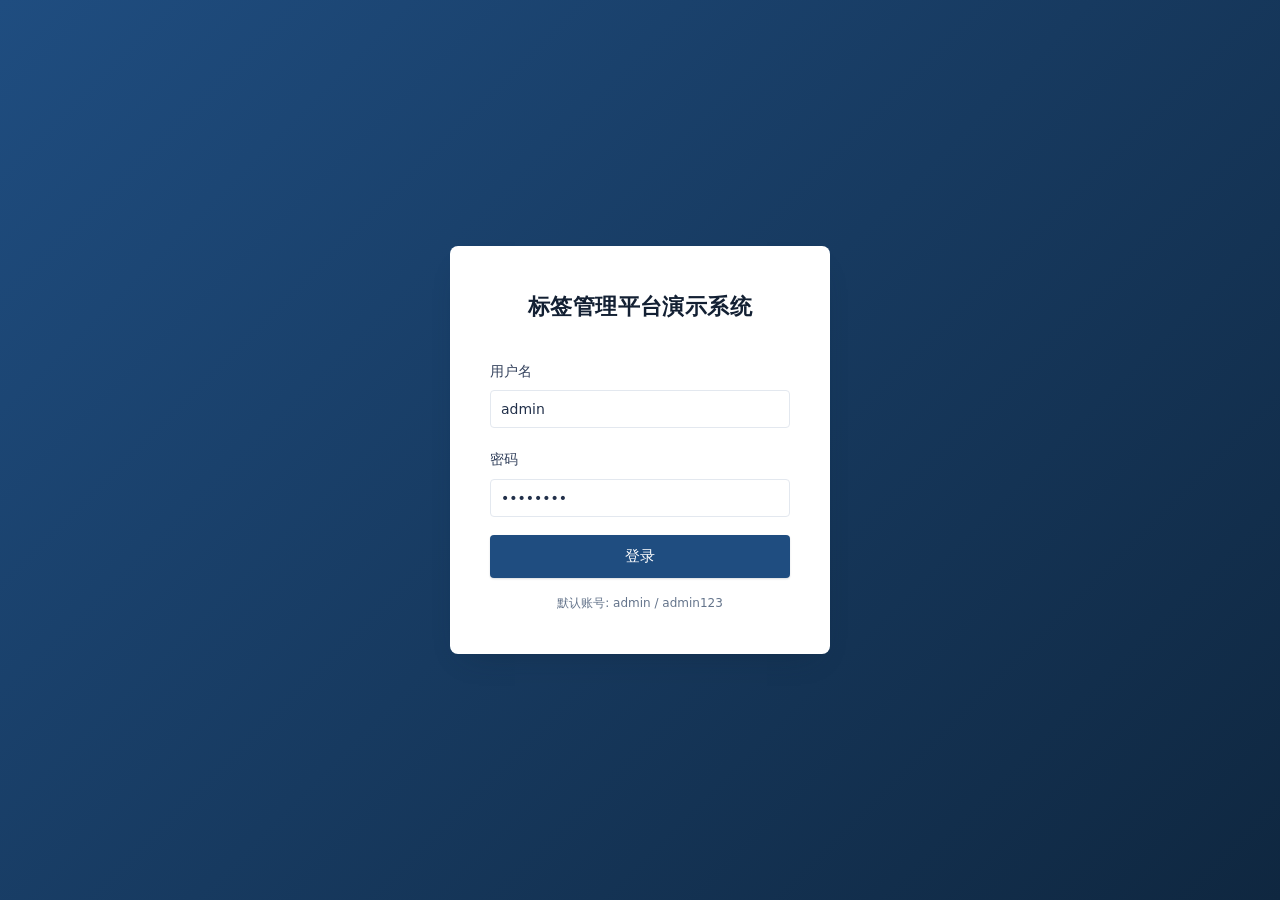
==== commit cec45bfc: "refactor: 系统名称 复深蓝标签管理平台演示系统 → 标签管理平台演示系统" ====
--- a/static/approvals.html
+++ b/static/approvals.html
@@ -2,11 +2,11 @@
 <html lang="zh-CN">
 <head>
 <meta charset="UTF-8">
-<title>复深蓝标签管理平台演示系统 - 审批工单</title>
+<title>标签管理平台演示系统 - 审批工单</title>
 <link rel="stylesheet" href="/static/css/main.css">
 </head>
 <body>
-<div class="header"><h1>复深蓝标签管理平台演示系统</h1>
+<div class="header"><h1>标签管理平台演示系统</h1>
 <div class="user"><span id="userName"></span><a href="#" onclick="logout()">退出</a></div></div>
 <div class="nav">
 <a href="/static/dashboard.html">首页</a>
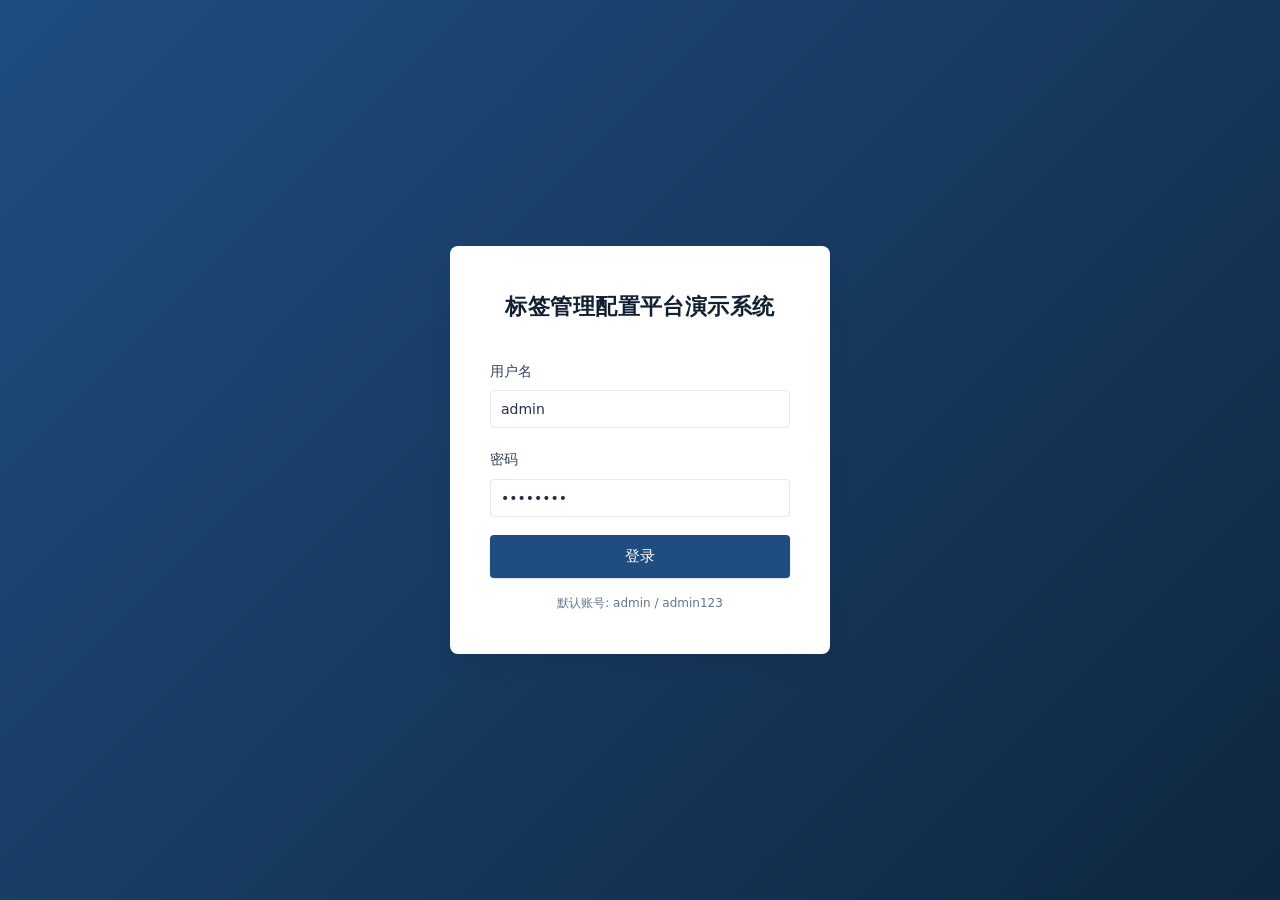
==== commit 82fec90f: "refactor: 系统名称 标签管理平台演示系统 → 标签管理配置平台演示系统" ====
--- a/static/approvals.html
+++ b/static/approvals.html
@@ -2,11 +2,11 @@
 <html lang="zh-CN">
 <head>
 <meta charset="UTF-8">
-<title>标签管理平台演示系统 - 审批工单</title>
+<title>标签管理配置平台演示系统 - 审批工单</title>
 <link rel="stylesheet" href="/static/css/main.css">
 </head>
 <body>
-<div class="header"><h1>标签管理平台演示系统</h1>
+<div class="header"><h1>标签管理配置平台演示系统</h1>
 <div class="user"><span id="userName"></span><a href="#" onclick="logout()">退出</a></div></div>
 <div class="nav">
 <a href="/static/dashboard.html">首页</a>
--- a/static/css/main.css
+++ b/static/css/main.css
@@ -341,6 +341,61 @@
 .ticket-card.collapsed .ticket-chev{transform:rotate(-90deg)}
 .ticket-card.collapsed .ticket-body{display:none}
 .ticket-body{padding:14px 18px}
+
+/* ============================================================
+   V1.4.3 — 角色权限配置面板（模块卡片 + 网格勾选）
+   ============================================================ */
+.perm-group{
+  margin-bottom:12px;background:#fff;border:1px solid var(--line);border-radius:8px;overflow:hidden;
+}
+.perm-group-head{
+  display:flex;align-items:center;gap:8px;
+  padding:10px 14px;background:linear-gradient(180deg,#f4f7fb 0%,#eef3f9 100%);
+  border-bottom:1px solid var(--line);
+}
+.perm-group-dot{
+  width:10px;height:10px;border-radius:50%;
+  background:var(--navy-600);flex-shrink:0;
+  box-shadow:0 0 0 3px rgba(42,95,150,.12);
+}
+.perm-group-title{
+  font-size:14px;font-weight:600;color:var(--ink-900);
+}
+.perm-group-code{
+  font-size:11.5px;color:var(--ink-400);font-family:"Cascadia Code",Consolas,monospace;
+  background:#fff;border:1px solid var(--line);border-radius:3px;padding:1px 6px;
+}
+.perm-group-toggle{
+  font-size:12px;color:var(--navy-600);text-decoration:none;
+  padding:2px 8px;border-radius:4px;border:1px solid transparent;
+  transition:background .15s var(--ease),border-color .15s var(--ease);
+}
+.perm-group-toggle:hover{background:rgba(42,95,150,.08);border-color:var(--navy-600)}
+.perm-group-body{
+  display:grid;grid-template-columns:repeat(auto-fill,minmax(220px,1fr));gap:6px 4px;
+  padding:10px 14px;
+}
+.perm-item{
+  display:flex;align-items:center;gap:6px;
+  padding:6px 10px;border-radius:5px;cursor:pointer;
+  border:1px solid transparent;
+  transition:background .12s var(--ease),border-color .12s var(--ease);
+  font-size:13px;line-height:1.4;
+}
+.perm-item:hover{background:rgba(42,95,150,.04);border-color:rgba(42,95,150,.12)}
+.perm-item input[type=checkbox]{
+  width:14px;height:14px;cursor:pointer;accent-color:var(--navy-700);flex-shrink:0;
+}
+.perm-item-name{
+  flex:1;color:var(--ink-800);font-weight:500;overflow:hidden;text-overflow:ellipsis;white-space:nowrap;
+}
+.perm-item-code{
+  font-size:11px;color:var(--ink-400);font-family:"Cascadia Code",Consolas,monospace;
+  background:#f1f4f9;padding:1px 5px;border-radius:3px;flex-shrink:0;
+}
+.perm-item input[type=checkbox]:checked ~ .perm-item-code{
+  background:rgba(31,77,128,.08);color:var(--navy-700);
+}
 hr{border:0;border-top:1px solid var(--line-soft);margin:20px 0}
 
 /* ============================================================
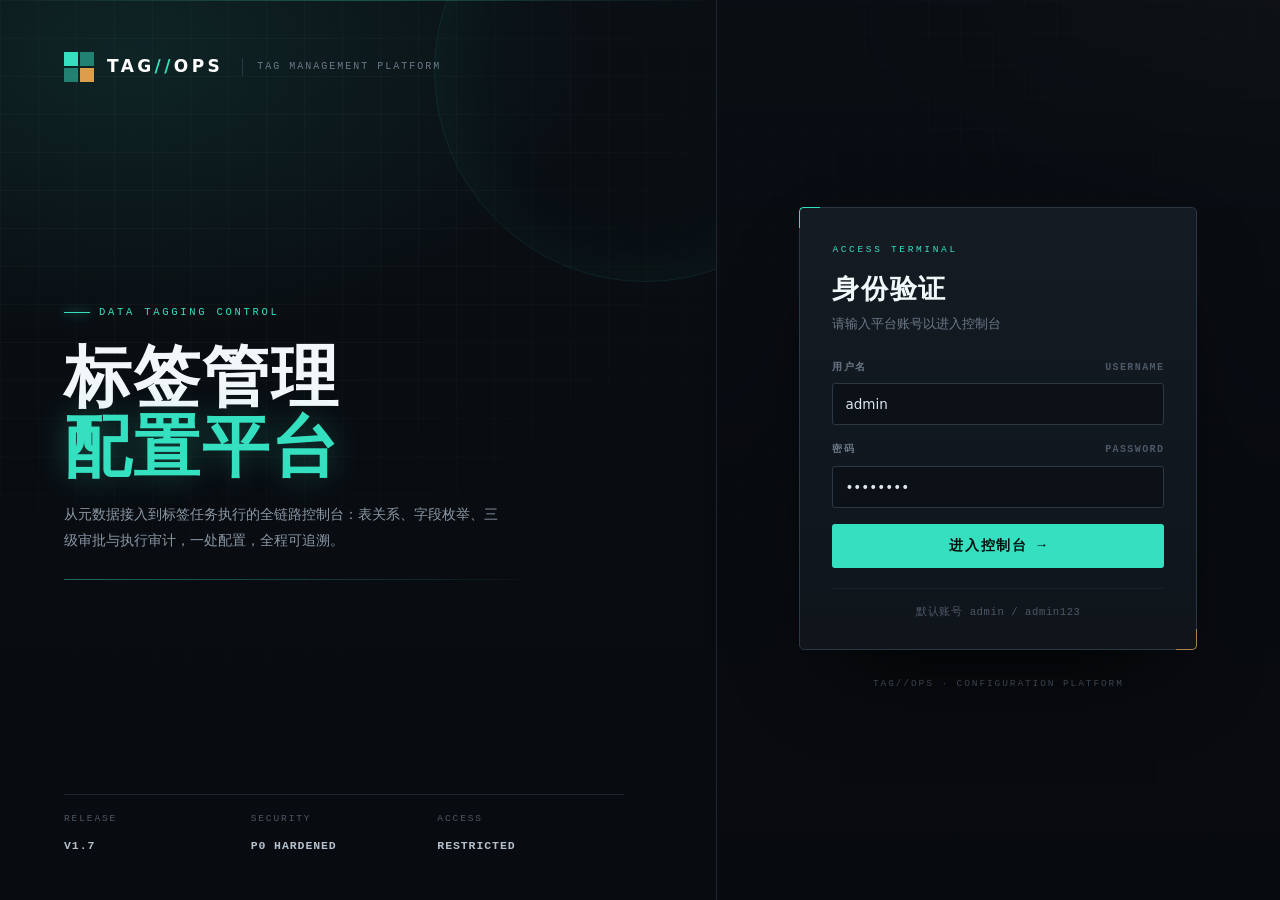
==== commit ebb156d3: "feat(V1.7): P0 安全加固 + 前端三主题切换 + SQL Guard 后端: - 新增 app/utils/sql_guard.py: SQL 关键字/注入模式识别 + 任务配置白名单校" ====
--- a/static/approvals.html
+++ b/static/approvals.html
@@ -1,12 +1,31 @@
-<!DOCTYPE html>
+﻿<!DOCTYPE html>
 <html lang="zh-CN">
 <head>
 <meta charset="UTF-8">
-<title>标签管理配置平台演示系统 - 审批工单</title>
-<link rel="stylesheet" href="/static/css/main.css">
+<title>TAG//OPS · 审批工单</title>
+<script>
+(function () {
+  var t = localStorage.getItem('theme') || 'ops';
+  if (t === 'formal' || t === 'default') t = 'classic';
+  if (t !== 'classic' && t !== 'clean') t = 'ops';
+  document.documentElement.setAttribute('data-theme', t);
+  var css;
+  if (t === 'classic') css = ['/static/css/classic.css?v=200', '/static/css/classic-extra.css?v=200'];
+  else if (t === 'clean') css = ['/static/css/clean.css?v=200', '/static/css/clean-extra.css?v=200'];
+  else css = ['/static/css/main.css?v=200'];
+  for (var i = 0; i < css.length; i++) {
+    document.write('<link rel="stylesheet" href="' + css[i] + '">');
+  }
+})();
+</script>
 </head>
 <body>
-<div class="header"><h1>标签管理配置平台演示系统</h1>
+<div class="header">
+<div class="brand">
+<span class="brand-mark" aria-hidden="true"><i></i><i></i><i></i><i></i></span>
+<span class="brand-name">TAG<em>//</em>OPS</span>
+<span class="brand-sub">标签管理配置平台</span>
+</div>
 <div class="user"><span id="userName"></span><a href="#" onclick="logout()">退出</a></div></div>
 <div class="nav">
 <a href="/static/dashboard.html">首页</a>
@@ -18,11 +37,12 @@
 <a href="/static/approvals.html">审批</a>
 <a href="/static/tag_tasks.html">标签任务</a>
 <a href="/static/users.html" data-perm="admin:only">用户角色</a>
+<a href="/static/log_center.html" data-perm="admin:only">日志管理</a>
 </div>
 
 <div class="container">
 <h2>审批工单</h2>
-<div style="margin:15px 0;display:flex;gap:10px;">
+<div class="bar-row">
 <button onclick="loadList('')" class="btn btn-secondary">全部</button>
 <button onclick="loadList('in_progress')" class="btn btn-secondary">进行中</button>
 <button onclick="loadList('approved')" class="btn btn-secondary">已通过</button>
@@ -32,7 +52,7 @@
 <div id="ticketList"></div>
 </div>
 
-<script src="/static/js/common.js?v=143"></script>
+<script src="/static/js/common.js?v=200"></script>
 <script>
  checkLogin();
  document.getElementById('userName').textContent = JSON.parse(localStorage.getItem('user')||'{}').display_name || '';
@@ -42,8 +62,8 @@
  function nodeLabel(n) { return ({DATA_APPROVAL:'数据审批',TECH_APPROVAL:'技术审批',BIZ_APPROVAL:'业务审批',PASSED:'已通过',REJECTED:'已驳回'})[n]||n; }
  function statusCls(s) { return 'status-'+s; }
  function typeLabel(t) { return t==='TAG_TASK'
- ? '<span style="background:#eaf1fa;color:var(--navy-800);padding:2px 8px;border-radius:4px;font-size:11px;"> 标签任务</span>'
- : '<span style="background:#f0fdf4;color:var(--ok);padding:2px 8px;border-radius:4px;font-size:11px;"> 元数据</span>'; }
+ ? '<span class="chip chip-task">标签任务</span>'
+ : '<span class="chip chip-meta">元数据</span>'; }
 
  async function loadList(status) {
  try {
@@ -57,7 +77,7 @@
  }
 
  function render(data) {
- if (!data.length) { document.getElementById('ticketList').innerHTML = '<p style="color:var(--ink-500);padding:20px;text-align:center;">暂无工单</p>'; return; }
+ if (!data.length) { document.getElementById('ticketList').innerHTML = '<div class="empty">暂无工单</div>'; return; }
  let html = '';
  data.forEach(t => {
  // V1.2.1: 渲染目标详情（完整保留）
@@ -67,22 +87,22 @@
  if (t.ticket_type === 'TAG_TASK') {
  const modeLbl = ti.task_mode === 'SQL' ? 'SQL 直配' : '字段配置';
  const statusMap = {pending:'未提交',in_progress:'审批中',approved:'已通过',rejected:'已驳回'};
- const statusColor = ti.status==='approved'?'var(--ok)':ti.status==='rejected'?'var(--danger)':'#b06000';
- targetHtml = `<div style="background:#f8fafc;border:1px solid var(--line);border-radius:6px;padding:10px 14px;margin:8px 0;font-size:13px;">
-<div style="display:flex;flex-wrap:wrap;gap:12px;color:#374151;">
+ const statusColor = ti.status==='approved'?'var(--ok)':ti.status==='rejected'?'var(--danger)':'var(--amber)';
+ targetHtml = `<div class="target-box">
+<div class="target-row">
 <span>任务名:<b>${esc(ti.task_name)}</b></span>
 <span>模式: ${modeLbl}</span>
 <span>主题: ${esc(ti.business_theme||'-')}</span>
 <span>标签值:<code>${esc(ti.tag_value_code)}</code></span>
 <span>状态:<span style="color:${statusColor}">${statusMap[ti.status]||ti.status}</span></span>
 </div>
- ${ti.generated_sql ? `<details style="margin-top:6px;"><summary style="cursor:pointer;color:var(--navy-600);font-size:12px;"> 生成的 SQL 预览</summary>
-<pre style="background:var(--navy-950);color:#f1f5f9;padding:10px;border-radius:4px;font-size:11px;margin-top:4px;white-space:pre-wrap;">${esc(ti.generated_sql)}</pre>
+ ${ti.generated_sql ? `<details style="margin-top:6px;"><summary>生成的 SQL 预览</summary>
+<pre>${esc(ti.generated_sql)}</pre>
 </details>` : ''}
 </div>`;
  } else {
- targetHtml = `<div style="background:#f8fafc;border:1px solid var(--line);border-radius:6px;padding:10px 14px;margin:8px 0;font-size:13px;">
-<div style="display:flex;flex-wrap:wrap;gap:12px;color:#374151;">
+ targetHtml = `<div class="target-box">
+<div class="target-row">
 <span>表名:<code>${esc(ti.table_name)}</code></span>
 <span>注释: ${esc(ti.table_comment||'-')}</span>
 <span>字段数: ${ti.field_count}</span>
@@ -101,16 +121,22 @@
  const requiredRole = NODE_ROLE[t.current_node];
  const canApprove = isAdmin || (requiredRole && roleCodes.includes(requiredRole));
  if (!canApprove) {
- actionHtml = `<div style="display:flex;gap:10px;align-items:center;color:#9ca3af;font-size:12px;">
+ actionHtml = `<div class="ticket-actions hint">
  当前节点需要「${({data_approver:'数据审批人',tech_approver:'技术审批人',biz_approver:'业务审批人'})[requiredRole]||requiredRole}」角色才能审批
 </div>`;
  } else {
- actionHtml = `<div style="display:flex;gap:10px;align-items:center;">
+ actionHtml = `<div class="ticket-actions">
 <button class="btn btn-primary" onclick="act(${t.id},'approve')">通过</button>
 <button class="btn btn-danger" onclick="act(${t.id},'reject')">驳回</button>
 <input id="cmt_${t.id}" placeholder="审批意见" style="flex:1;">
 </div>`;
  }
+ } else {
+ // V1.5: 已结束工单显示删除按钮
+ actionHtml = `<div class="ticket-actions">
+<button class="btn btn-secondary" onclick="delTicket(${t.id},'${esc(t.ticket_no)}')">删除</button>
+<span class="hint">工单已结束，可清理</span>
+</div>`;
  }
 
  // V1.4.3: 可折叠卡片 — 默认折叠（status!=='in_progress' 的），进行中的默认展开
@@ -127,9 +153,9 @@
 </div>
 <div class="ticket-body">
 ${targetHtml}
-<div style="color:var(--ink-500);font-size:12px;margin-bottom:10px;">创建时间: ${t.created_at}</div>
+<div style="color:var(--ink-500);font-size:11.5px;margin-bottom:10px;font-family:var(--font-mono);">创建时间: ${t.created_at}</div>
 <div style="margin-bottom:10px;">
- ${t.logs.slice(-3).map(l=>`<div style="color:var(--ink-600);font-size:12px;border-left:3px solid var(--navy-500);padding-left:10px;margin:3px 0;">
+ ${t.logs.slice(-3).map(l=>`<div class="log-entry">
  [${l.action}] ${l.node} ${esc(l.comment||'')} (${l.created_at})</div>`).join('')}
 </div>
 ${actionHtml}
@@ -153,6 +179,16 @@
  } catch(e) { showMsg(e.message, true); }
  }
 
+ // V1.5: 删除审批工单
+ async function delTicket(id, ticketNo) {
+ if (!confirm(`确认删除工单 ${ticketNo}？\n此操作不可恢复（审批日志将一并删除）`)) return;
+ try {
+ await apiDelete(`/api/approvals/${id}`);
+ showMsg('工单已删除');
+ loadList('');
+ } catch(e) { showMsg(e.message, true); }
+ }
+
  loadList('');
 </script>
 </body>
